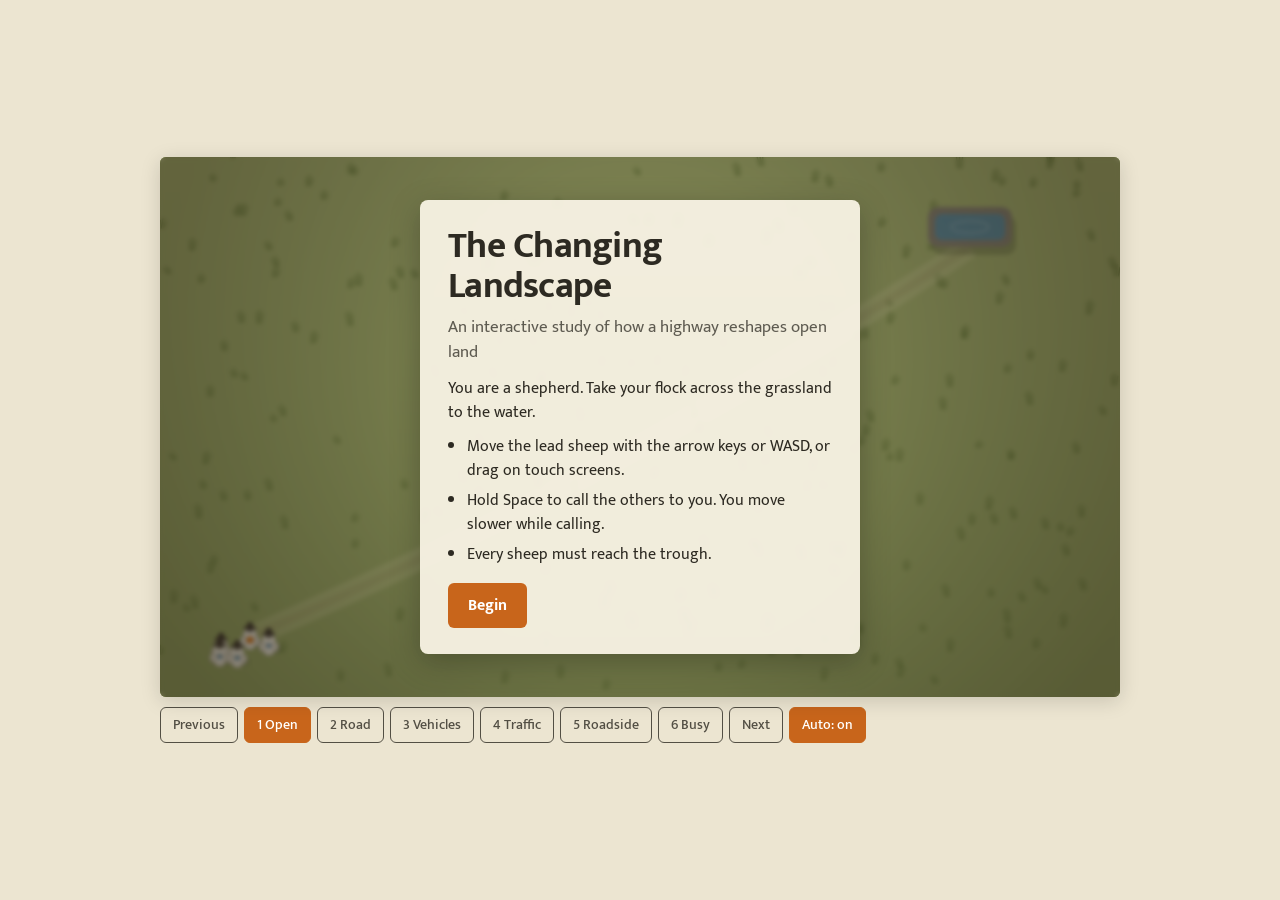
==== The Changing Landscape.html @ e039e086 "Initial commit: The Changing Landscape" ====
<!DOCTYPE html>
<html lang="en">
<head>
  <meta charset="utf-8">
  <meta name="viewport" content="width=device-width, initial-scale=1, viewport-fit=cover">
  <title>The Changing Landscape</title>
  <link rel="preconnect" href="https://fonts.googleapis.com">
  <link rel="preconnect" href="https://fonts.gstatic.com" crossorigin>
  <link href="https://fonts.googleapis.com/css2?family=Mukta:wght@300;500;700&display=swap" rel="stylesheet">
  <link rel="stylesheet" href="css/style.css">
</head>
<body>
  <div id="game-wrapper">
    <main id="stage">
      <canvas id="game-canvas"></canvas>
      <button id="call-button" aria-label="Call Flock">Call</button>
      <div id="overlay"></div>
    </main>
    <nav id="presentation-bar" aria-label="Stage Navigation"></nav>
  </div>

  <!-- Game Engine Modules (ordered by dependency) -->
  <script src="js/config.js"></script>
  <script src="js/math.js"></script>
  <script src="js/input.js"></script>
  <script src="js/entities/sheep.js"></script>
  <script src="js/entities/flock.js"></script>
  <script src="js/entities/vehicle.js"></script>
  <script src="js/entities/traffic.js"></script>
  <script src="js/world/landscape.js"></script>
  <script src="js/world/road.js"></script>
  <script src="js/world/structures.js"></script>
  <script src="js/ui.js"></script>
  <script src="js/game.js"></script>
  <script src="js/main.js"></script>
</body>
</html>
---- css/style.css ----
/**
 * The Changing Landscape - Stylesheet
 * 
 * Defines the presentation layer for the interactive landscape simulation,
 * supporting responsive canvas scaling, theme variables, accessibility focus,
 * dark mode, modal overlays, and touch controls.
 */

:root {
  --bg: #ece5d1;
  --ink: #2d2a22;
  --panel: rgba(248, 243, 229, 0.95);
  --accent: #c8651b;
  --accent-hover: #b05413;
  --border-radius-sm: 6px;
  --border-radius-md: 8px;
  --font-family: 'Mukta', system-ui, -apple-system, BlinkMacSystemFont, 'Segoe UI', Roboto, sans-serif;
  
  box-sizing: border-box;
  padding-top: env(safe-area-inset-top, 0px);
  padding-bottom: env(safe-area-inset-bottom, 0px);
}

/* Dark mode preferences */
@media (prefers-color-scheme: dark) {
  :root:not([data-theme="light"]) {
    --bg: #1c1b16;
    --ink: #ece5d0;
    --panel: rgba(38, 36, 29, 0.95);
  }
}

:root[data-theme="dark"] {
  --bg: #1c1b16;
  --ink: #ece5d0;
  --panel: rgba(38, 36, 29, 0.95);
}

*, *::before, *::after {
  box-sizing: inherit;
}

html {
  scroll-padding-top: env(safe-area-inset-top, 0px);
}

body {
  margin: 0;
  min-height: 100dvh;
  background-color: var(--bg);
  color: var(--ink);
  font-family: var(--font-family);
  display: flex;
  align-items: center;
  justify-content: center;
  padding: 12px;
  transition: background-color 0.3s ease, color 0.3s ease;
  user-select: none;
  -webkit-user-select: none;
}

/* Main Container */
#game-wrapper {
  width: 100%;
  max-width: 960px;
  display: flex;
  flex-direction: column;
}

/* Stage Area (Canvas & In-game Overlays) */
#stage {
  position: relative;
  width: 100%;
  max-width: 960px;
}

/* Canvas viewport */
canvas#game-canvas {
  display: block;
  width: 100%;
  height: auto;
  aspect-ratio: 16 / 9;
  border-radius: var(--border-radius-sm);
  touch-action: none;
  background-color: #a9b872;
  box-shadow: 0 4px 20px rgba(0, 0, 0, 0.15);
}

/* Modal Overlay Layer */
#overlay {
  position: absolute;
  inset: 0;
  display: flex;
  align-items: center;
  justify-content: center;
  padding: 16px;
  background: rgba(40, 36, 24, 0.4);
  backdrop-filter: blur(2px);
  -webkit-backdrop-filter: blur(2px);
  border-radius: var(--border-radius-sm);
  z-index: 10;
  transition: opacity 0.2s ease;
}

#overlay[hidden] {
  display: none !important;
}

/* Overlay Card Dialog */
.card {
  background: var(--panel);
  color: var(--ink);
  max-width: 440px;
  width: 100%;
  padding: 26px 28px;
  border-radius: var(--border-radius-md);
  line-height: 1.5;
  box-shadow: 0 8px 30px rgba(0, 0, 0, 0.25);
  animation: card-appear 0.25s cubic-bezier(0.16, 1, 0.3, 1);
}

@keyframes card-appear {
  from {
    opacity: 0;
    transform: translateY(8px) scale(0.98);
  }
  to {
    opacity: 1;
    transform: translateY(0) scale(1);
  }
}

.card h1 {
  font-size: 2.3rem;
  margin: 0 0 4px;
  font-weight: 700;
  line-height: 1.1;
  letter-spacing: -0.02em;
}

.card h2 {
  font-size: 1.35rem;
  margin: 0 0 8px;
  font-weight: 700;
  letter-spacing: -0.01em;
}

.card p {
  margin: 8px 0;
}

.card .sub {
  opacity: 0.75;
  margin-bottom: 12px;
  font-size: 1.05rem;
}

.card ul {
  padding-left: 1.2em;
  margin: 10px 0 16px;
}

.card li {
  margin-bottom: 6px;
}

/* Primary Button Styling */
button {
  font-family: inherit;
  font-weight: 700;
  font-size: 1rem;
  background-color: var(--accent);
  color: #ffffff;
  border: 0;
  border-radius: var(--border-radius-sm);
  padding: 9px 20px;
  cursor: pointer;
  transition: background-color 0.15s ease, transform 0.1s ease;
}

button:hover {
  background-color: var(--accent-hover);
}

button:active {
  transform: scale(0.98);
}

button:focus-visible {
  outline: 3px solid var(--ink);
  outline-offset: 2px;
}

/* On-screen Call Button for Touch Devices */
#call-button {
  display: none;
  position: absolute;
  right: 14px;
  bottom: 14px;
  padding: 14px 24px;
  font-size: 1.1rem;
  opacity: 0.92;
  box-shadow: 0 4px 12px rgba(0, 0, 0, 0.25);
  z-index: 5;
}

@media (pointer: coarse) {
  #call-button {
    display: block;
  }
}

/* Presentation Toolbar (Bottom Stage Switcher) */
#presentation-bar {
  display: flex;
  flex-wrap: wrap;
  gap: 6px;
  margin-top: 10px;
}

#presentation-bar[hidden] {
  display: none !important;
}

#presentation-bar button {
  background: transparent;
  color: var(--ink);
  border: 1.5px solid var(--ink);
  padding: 5px 12px;
  font-size: 0.9rem;
  font-weight: 500;
  opacity: 0.8;
  border-radius: var(--border-radius-sm);
}

#presentation-bar button:hover {
  opacity: 1;
  background: rgba(0, 0, 0, 0.05);
}

#presentation-bar button.active,
#presentation-bar button.on {
  background: var(--accent);
  border-color: var(--accent);
  color: #ffffff;
  opacity: 1;
}
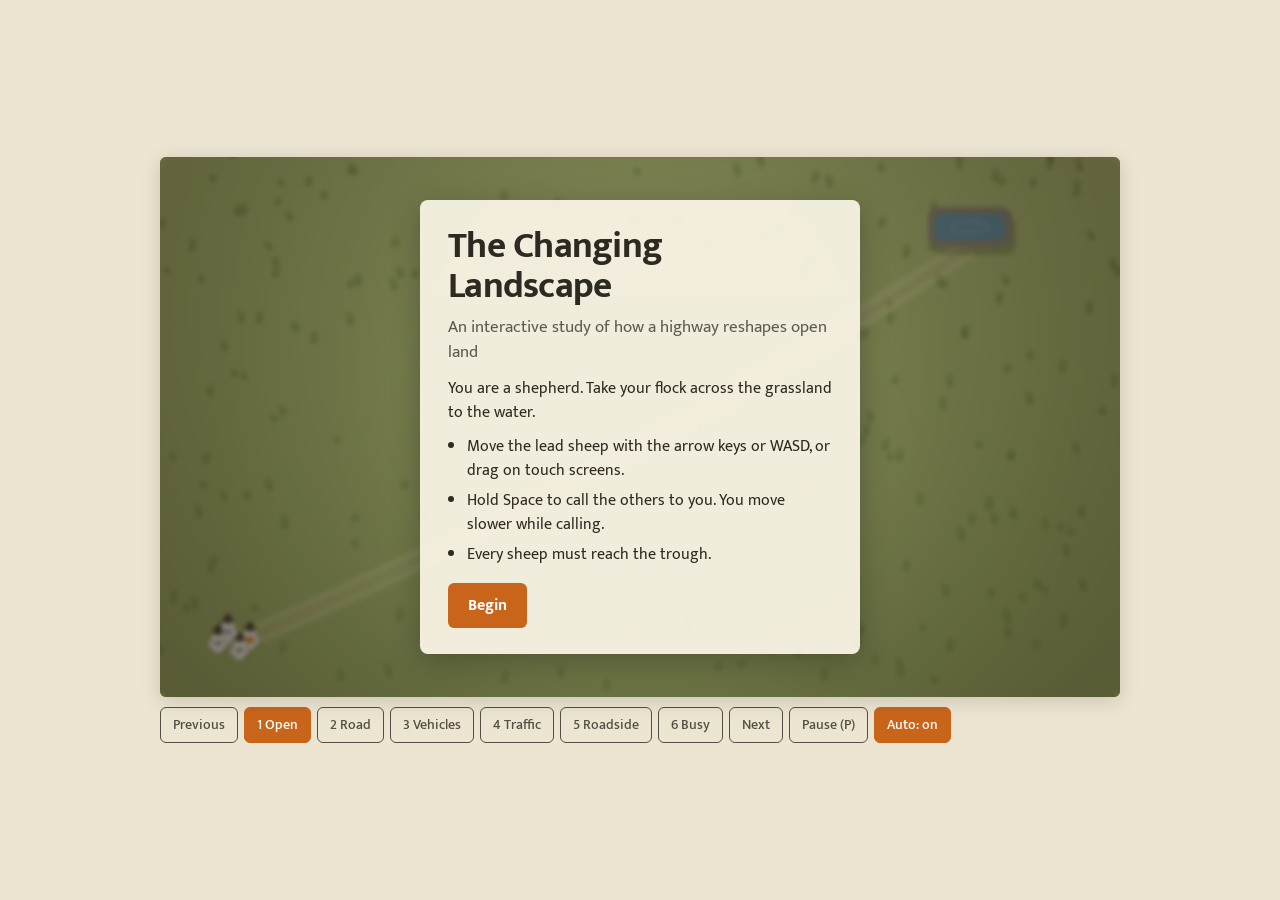
==== commit bac1425d: "Add Web Audio soundscape, deliberation pause (P), and flock-following mechanics" ====
--- a/The Changing Landscape.html
+++ b/The Changing Landscape.html
@@ -22,6 +22,7 @@
   <!-- Game Engine Modules (ordered by dependency) -->
   <script src="js/config.js"></script>
   <script src="js/math.js"></script>
+  <script src="js/audio.js"></script>
   <script src="js/input.js"></script>
   <script src="js/entities/sheep.js"></script>
   <script src="js/entities/flock.js"></script>
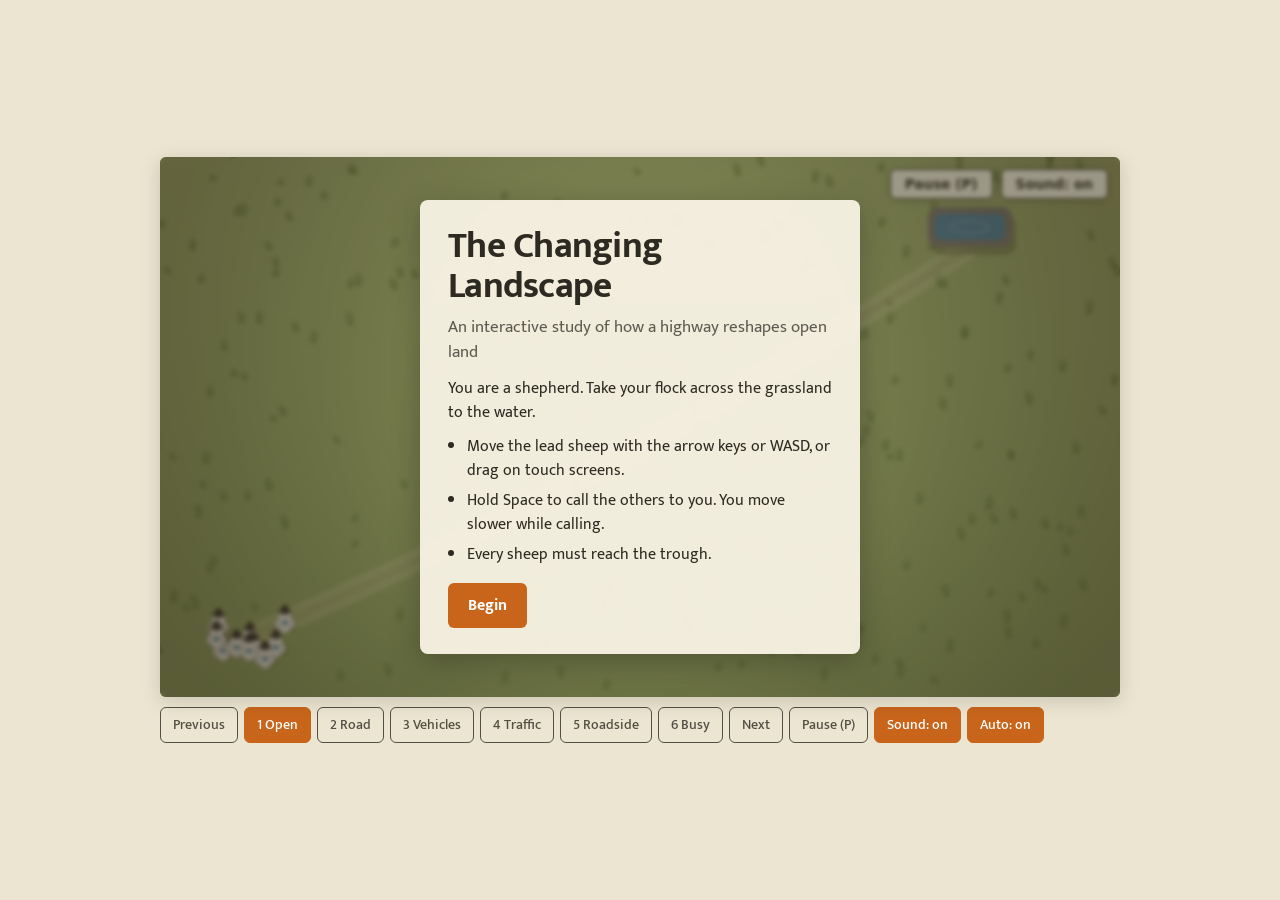
==== commit 39003018: "Refine audio with moving sheep bells, collision sound, 10-sheep herd, and 1-click pause UI controls" ====
--- a/The Changing Landscape.html
+++ b/The Changing Landscape.html
@@ -13,6 +13,10 @@
   <div id="game-wrapper">
     <main id="stage">
       <canvas id="game-canvas"></canvas>
+      <div id="stage-controls">
+        <button id="pause-toggle-button" aria-label="Pause or Resume Game">Pause (P)</button>
+        <button id="audio-toggle-button" aria-label="Toggle Sound">Sound: on</button>
+      </div>
       <button id="call-button" aria-label="Call Flock">Call</button>
       <div id="overlay"></div>
     </main>
--- a/css/style.css
+++ b/css/style.css
@@ -191,6 +191,48 @@
   outline-offset: 2px;
 }
 
+/* Stage Controls Toolbar (Top Right) */
+#stage-controls {
+  position: absolute;
+  top: 12px;
+  right: 12px;
+  display: flex;
+  gap: 8px;
+  z-index: 5;
+}
+
+#stage-controls button {
+  padding: 6px 14px;
+  font-size: 0.85rem;
+  font-weight: 600;
+  background: var(--panel);
+  color: var(--ink);
+  border: 1.5px solid var(--ink);
+  border-radius: var(--border-radius-sm);
+  opacity: 0.9;
+  cursor: pointer;
+  box-shadow: 0 2px 8px rgba(0, 0, 0, 0.15);
+  transition: background-color 0.15s ease, opacity 0.15s ease, transform 0.1s ease;
+}
+
+#stage-controls button:hover {
+  opacity: 1;
+  background: #ffffff;
+}
+
+#stage-controls button.active,
+#stage-controls button.on {
+  background: var(--accent);
+  border-color: var(--accent);
+  color: #ffffff;
+  opacity: 1;
+}
+
+#stage-controls button.muted {
+  opacity: 0.65;
+  text-decoration: line-through;
+}
+
 /* On-screen Call Button for Touch Devices */
 #call-button {
   display: none;
